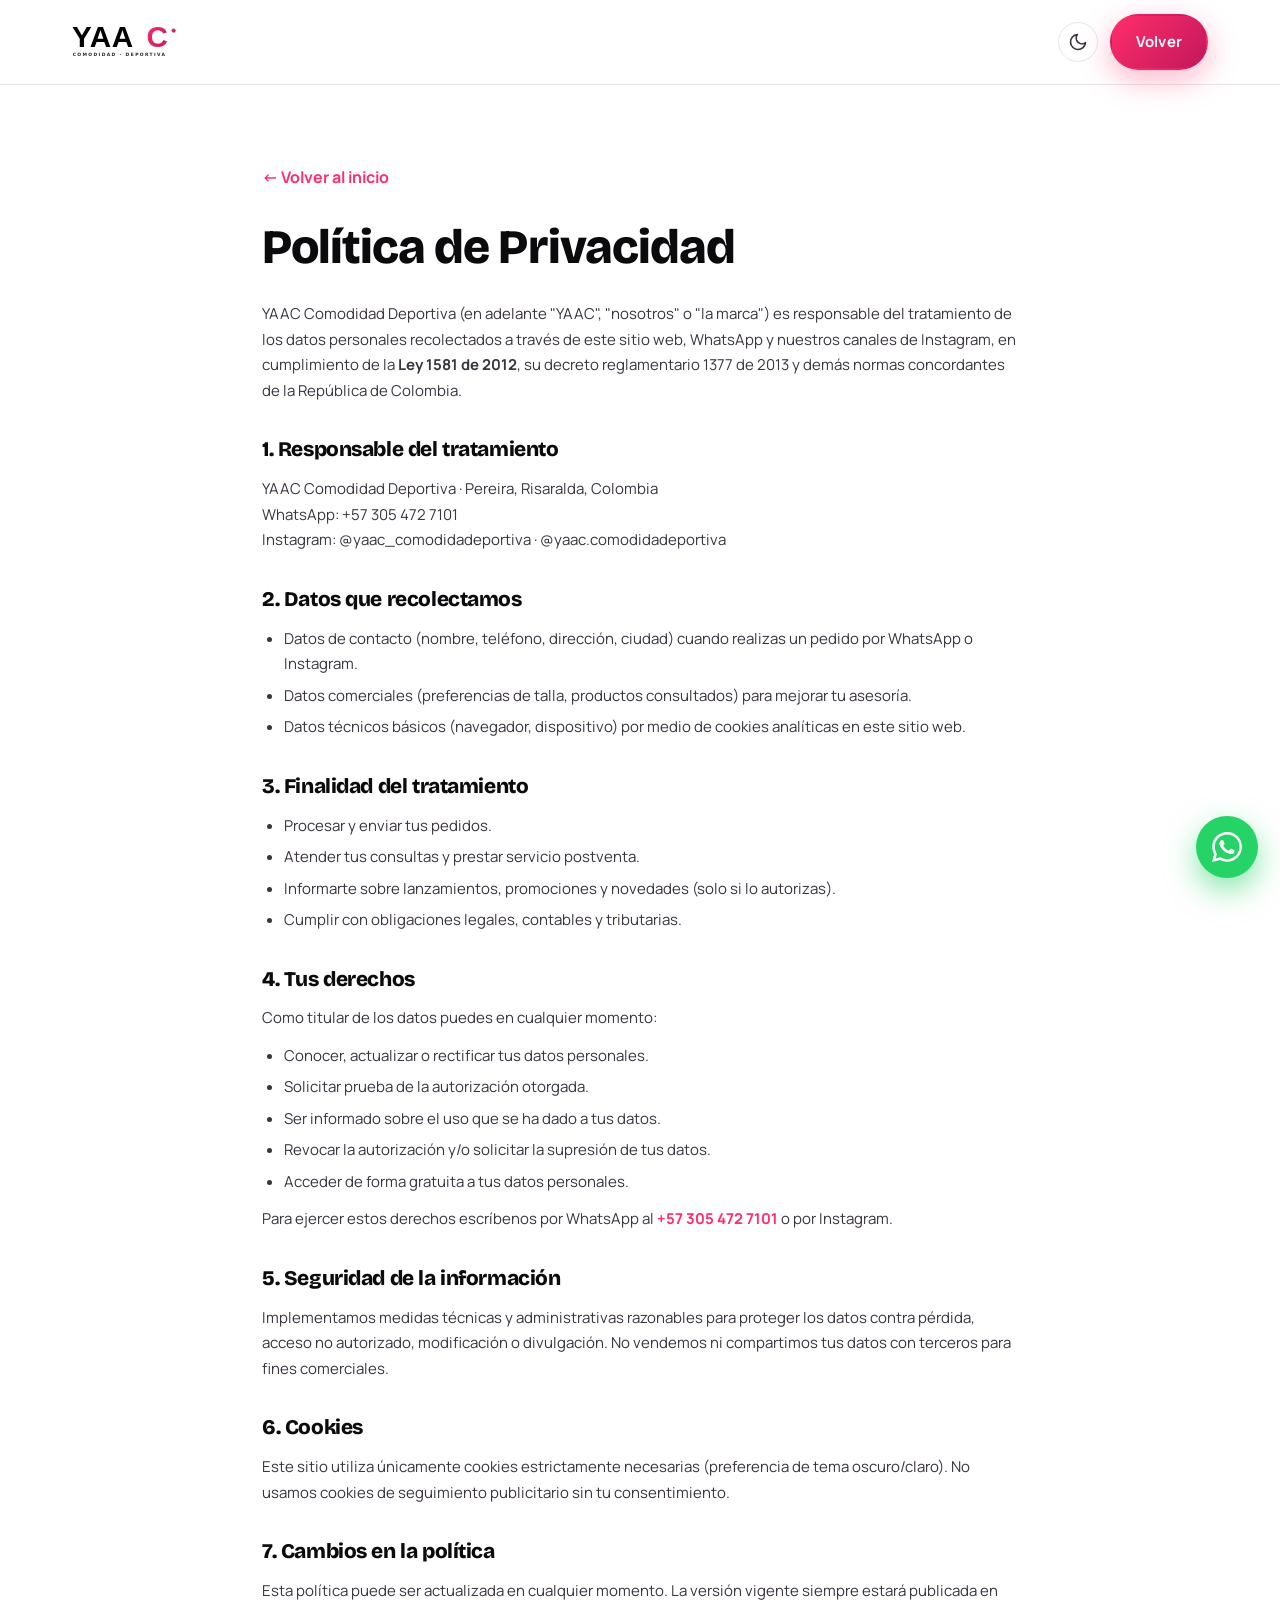
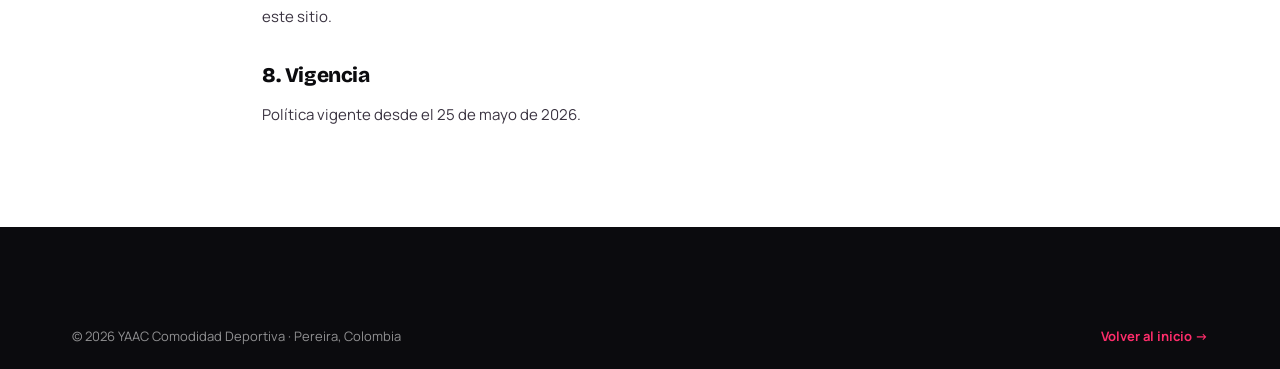
==== privacidad.html @ 6b441366 "Initial release: YAAC Comodidad Deportiva landing - HTML/CSS/JS vanilla, no build step - Dark/light " ====
<!DOCTYPE html>
<html lang="es-CO" data-theme="dark">
<head>
<meta charset="UTF-8">
<meta name="viewport" content="width=device-width, initial-scale=1">
<title>Política de Privacidad — YAAC Comodidad Deportiva</title>
<meta name="description" content="Política de privacidad y tratamiento de datos personales de YAAC Comodidad Deportiva, conforme a la Ley 1581 de 2012 de Colombia.">
<meta name="robots" content="index,follow">
<link rel="canonical" href="https://droko1982.github.io/yaac-comodidad-deportiva/privacidad.html">
<link rel="icon" type="image/svg+xml" href="assets/img/favicon.svg">
<link rel="manifest" href="site.webmanifest">
<link rel="preconnect" href="https://fonts.googleapis.com">
<link rel="preconnect" href="https://fonts.gstatic.com" crossorigin>
<link href="https://fonts.googleapis.com/css2?family=Anton&family=Manrope:wght@400;500;600;700;800&family=Bricolage+Grotesque:opsz,wght@12..96,400;12..96,600;12..96,700;12..96,800&display=swap" rel="stylesheet">
<link rel="stylesheet" href="styles.css">
<script>
(function () { try { var t = localStorage.getItem('yaac-theme') || (matchMedia('(prefers-color-scheme: light)').matches ? 'light' : 'dark'); document.documentElement.setAttribute('data-theme', t); } catch(e){} })();
</script>
<style>
  .legal { padding: 80px 0 100px; }
  .legal-grid { max-width: 820px; margin: 0 auto; }
  .legal h1 { font-family: 'Bricolage Grotesque','Manrope',sans-serif; font-size: clamp(2rem,4vw,3rem); margin-bottom: 28px; }
  .legal h2 { font-family: 'Bricolage Grotesque','Manrope',sans-serif; margin: 36px 0 14px; font-size: 1.3rem; }
  .legal p, .legal li { color: var(--ink-2); line-height: 1.7; font-size: 15px; }
  .legal ul { padding-left: 22px; margin: 12px 0; }
  .legal ul li { list-style: disc; margin-bottom: 6px; }
  .legal a { color: var(--brand); font-weight: 700; }
  .legal-back { display: inline-block; margin-bottom: 30px; color: var(--brand); font-weight: 700; }
</style>
</head>
<body>

<header class="nav" id="nav">
  <div class="nav__inner">
    <a href="index.html" class="nav__logo" aria-label="YAAC — Inicio">
      <img src="assets/img/logo.svg" alt="YAAC Comodidad Deportiva" width="160" height="48">
    </a>
    <div class="nav__actions">
      <button class="theme-toggle" id="themeToggle" aria-label="Cambiar tema">
        <svg class="ico-sun" width="20" height="20" viewBox="0 0 24 24" fill="none" stroke="currentColor" stroke-width="2" stroke-linecap="round" stroke-linejoin="round"><circle cx="12" cy="12" r="4"/><path d="M12 2v2M12 20v2M4.93 4.93l1.41 1.41M17.66 17.66l1.41 1.41M2 12h2M20 12h2M4.93 19.07l1.41-1.41M17.66 6.34l1.41-1.41"/></svg>
        <svg class="ico-moon" width="20" height="20" viewBox="0 0 24 24" fill="none" stroke="currentColor" stroke-width="2" stroke-linecap="round" stroke-linejoin="round"><path d="M21 12.79A9 9 0 1 1 11.21 3 7 7 0 0 0 21 12.79z"/></svg>
      </button>
      <a class="btn btn--primary" href="index.html#contacto">Volver</a>
    </div>
  </div>
</header>

<main>
<section class="legal">
  <div class="container legal-grid">
    <a class="legal-back" href="index.html">← Volver al inicio</a>
    <h1>Política de Privacidad</h1>
    <p>YAAC Comodidad Deportiva (en adelante "YAAC", "nosotros" o "la marca") es responsable del tratamiento de los datos personales recolectados a través de este sitio web, WhatsApp y nuestros canales de Instagram, en cumplimiento de la <strong>Ley 1581 de 2012</strong>, su decreto reglamentario 1377 de 2013 y demás normas concordantes de la República de Colombia.</p>

    <h2>1. Responsable del tratamiento</h2>
    <p>YAAC Comodidad Deportiva · Pereira, Risaralda, Colombia<br>
    WhatsApp: +57 305 472 7101<br>
    Instagram: @yaac_comodidadeportiva · @yaac.comodidadeportiva</p>

    <h2>2. Datos que recolectamos</h2>
    <ul>
      <li>Datos de contacto (nombre, teléfono, dirección, ciudad) cuando realizas un pedido por WhatsApp o Instagram.</li>
      <li>Datos comerciales (preferencias de talla, productos consultados) para mejorar tu asesoría.</li>
      <li>Datos técnicos básicos (navegador, dispositivo) por medio de cookies analíticas en este sitio web.</li>
    </ul>

    <h2>3. Finalidad del tratamiento</h2>
    <ul>
      <li>Procesar y enviar tus pedidos.</li>
      <li>Atender tus consultas y prestar servicio postventa.</li>
      <li>Informarte sobre lanzamientos, promociones y novedades (solo si lo autorizas).</li>
      <li>Cumplir con obligaciones legales, contables y tributarias.</li>
    </ul>

    <h2>4. Tus derechos</h2>
    <p>Como titular de los datos puedes en cualquier momento:</p>
    <ul>
      <li>Conocer, actualizar o rectificar tus datos personales.</li>
      <li>Solicitar prueba de la autorización otorgada.</li>
      <li>Ser informado sobre el uso que se ha dado a tus datos.</li>
      <li>Revocar la autorización y/o solicitar la supresión de tus datos.</li>
      <li>Acceder de forma gratuita a tus datos personales.</li>
    </ul>
    <p>Para ejercer estos derechos escríbenos por WhatsApp al <a href="https://wa.me/573054727101">+57 305 472 7101</a> o por Instagram.</p>

    <h2>5. Seguridad de la información</h2>
    <p>Implementamos medidas técnicas y administrativas razonables para proteger los datos contra pérdida, acceso no autorizado, modificación o divulgación. No vendemos ni compartimos tus datos con terceros para fines comerciales.</p>

    <h2>6. Cookies</h2>
    <p>Este sitio utiliza únicamente cookies estrictamente necesarias (preferencia de tema oscuro/claro). No usamos cookies de seguimiento publicitario sin tu consentimiento.</p>

    <h2>7. Cambios en la política</h2>
    <p>Esta política puede ser actualizada en cualquier momento. La versión vigente siempre estará publicada en este sitio.</p>

    <h2>8. Vigencia</h2>
    <p>Política vigente desde el 25 de mayo de 2026.</p>
  </div>
</section>
</main>

<footer class="footer">
  <div class="footer__bottom container">
    <span>© <span id="year">2026</span> YAAC Comodidad Deportiva · Pereira, Colombia</span>
    <a href="index.html" style="color: var(--brand); font-weight: 700;">Volver al inicio →</a>
  </div>
</footer>

<a class="wa-float" href="https://wa.me/573054727101" target="_blank" rel="noopener" aria-label="WhatsApp YAAC">
  <svg width="30" height="30" viewBox="0 0 24 24" fill="currentColor" aria-hidden="true"><path d="M20.52 3.48A11.86 11.86 0 0 0 12.05 0C5.5 0 .18 5.32.18 11.88c0 2.1.55 4.15 1.6 5.95L0 24l6.31-1.65a11.84 11.84 0 0 0 5.74 1.46c6.55 0 11.88-5.32 11.88-11.88 0-3.17-1.24-6.15-3.41-8.45zM12.06 21.8a9.88 9.88 0 0 1-5.03-1.38l-.36-.21-3.74.98 1-3.65-.24-.37a9.86 9.86 0 0 1-1.5-5.29c0-5.46 4.44-9.9 9.9-9.9 2.65 0 5.13 1.03 7 2.9a9.85 9.85 0 0 1 2.9 7c0 5.46-4.44 9.92-9.92 9.92zm5.43-7.41c-.3-.15-1.76-.87-2.04-.97-.27-.1-.47-.15-.67.15-.2.3-.77.97-.94 1.17-.17.2-.35.22-.65.07-.3-.15-1.26-.46-2.4-1.48-.89-.79-1.49-1.77-1.66-2.07-.17-.3-.02-.46.13-.61.13-.13.3-.35.45-.52.15-.17.2-.3.3-.5.1-.2.05-.37-.02-.52-.07-.15-.67-1.61-.92-2.21-.24-.58-.49-.5-.67-.51l-.57-.01a1.1 1.1 0 0 0-.8.37c-.27.3-1.04 1.02-1.04 2.48 0 1.46 1.07 2.88 1.22 3.08.15.2 2.1 3.2 5.08 4.49.71.31 1.26.49 1.69.63.71.23 1.36.2 1.87.12.57-.08 1.76-.72 2-1.41.25-.7.25-1.29.17-1.42-.07-.13-.27-.2-.57-.35z"/></svg>
</a>

<script src="script.js"></script>
</body>
</html>
---- styles.css ----
/* ============================================================
   YAAC — Comodidad Deportiva · styles.css
   ============================================================ */

/* ---------- 1. RESET & BASE ---------- */
*, *::before, *::after { box-sizing: border-box; }
html { scroll-behavior: smooth; -webkit-text-size-adjust: 100%; }
body {
  margin: 0;
  font-family: 'Manrope', 'Plus Jakarta Sans', system-ui, -apple-system, sans-serif;
  font-size: 16px;
  line-height: 1.6;
  background: var(--bg);
  color: var(--ink);
  -webkit-font-smoothing: antialiased;
  text-rendering: optimizeLegibility;
  transition: background 0.3s ease, color 0.3s ease;
  overflow-x: hidden;
}
img { max-width: 100%; height: auto; display: block; }
a { color: inherit; text-decoration: none; }
button { font: inherit; cursor: pointer; border: 0; background: none; color: inherit; }
ul, ol { margin: 0; padding: 0; list-style: none; }
h1, h2, h3, h4 { margin: 0; line-height: 1.1; letter-spacing: -0.02em; font-weight: 800; }
p { margin: 0; }
em { font-style: italic; color: var(--brand); }

/* ---------- 2. THEME TOKENS ---------- */
:root {
  --brand: #FF2D6B;
  --brand-deep: #C2185B;
  --brand-soft: #FFC2D6;
  --gold: #E8C77E;
  --cream: #F8F1E9;

  --bg: #FFFFFF;
  --bg-2: #F8F1E9;
  --bg-3: #F2EAE0;
  --ink: #0B0B0E;
  --ink-2: #3A3340;
  --ink-3: #6E6677;
  --border: rgba(11,11,14,0.10);
  --shadow: 0 10px 40px rgba(11,11,14,0.08);
  --shadow-lg: 0 20px 70px rgba(255,45,107,0.18);

  --rad-sm: 10px;
  --rad-md: 16px;
  --rad-lg: 24px;
  --rad-xl: 36px;

  --container: 1200px;
  --gap: clamp(16px, 3vw, 32px);

  --t: 0.3s cubic-bezier(.2,.7,.2,1);
}

[data-theme="dark"] {
  --bg: #0B0B0E;
  --bg-2: #14101A;
  --bg-3: #1E1722;
  --ink: #F8F1E9;
  --ink-2: #D6CFC4;
  --ink-3: #A39CA8;
  --border: rgba(248,241,233,0.10);
  --shadow: 0 10px 50px rgba(0,0,0,0.4);
  --shadow-lg: 0 20px 80px rgba(255,45,107,0.32);
  --cream: #1A1320;
}

/* ---------- 3. UTILITIES ---------- */
.container {
  width: 100%;
  max-width: var(--container);
  margin: 0 auto;
  padding: 0 clamp(16px, 4vw, 32px);
}

.grad-text {
  background: linear-gradient(135deg, var(--brand) 0%, var(--brand-deep) 100%);
  -webkit-background-clip: text;
  background-clip: text;
  color: transparent;
}

.kicker {
  display: inline-block;
  font-size: 12px;
  font-weight: 800;
  letter-spacing: 4px;
  color: var(--brand);
  padding: 6px 14px;
  border-radius: 999px;
  background: rgba(255,45,107,0.10);
  margin-bottom: 18px;
}

/* ---------- 4. BUTTONS ---------- */
.btn {
  display: inline-flex;
  align-items: center;
  justify-content: center;
  gap: 10px;
  padding: 14px 24px;
  border-radius: 999px;
  font-weight: 700;
  font-size: 15px;
  letter-spacing: 0.2px;
  transition: transform var(--t), background var(--t), color var(--t), box-shadow var(--t);
  white-space: nowrap;
  border: 2px solid transparent;
}
.btn--primary {
  background: linear-gradient(135deg, var(--brand), var(--brand-deep));
  color: #fff;
  box-shadow: 0 10px 30px rgba(255,45,107,0.35);
}
.btn--primary:hover {
  transform: translateY(-2px);
  box-shadow: 0 14px 40px rgba(255,45,107,0.55);
}
.btn--ghost {
  background: transparent;
  color: var(--ink);
  border-color: var(--border);
}
.btn--ghost:hover {
  border-color: var(--brand);
  color: var(--brand);
  transform: translateY(-2px);
}
.btn--xl {
  padding: 18px 32px;
  font-size: 16px;
}

/* ---------- 5. ANNOUNCEMENT BAR ---------- */
.ann-bar {
  background: linear-gradient(90deg, var(--brand), var(--brand-deep));
  color: #fff;
  overflow: hidden;
  font-size: 12px;
  font-weight: 700;
  letter-spacing: 2px;
  position: relative;
  z-index: 60;
}
.ann-bar__track {
  display: flex;
  gap: 32px;
  padding: 10px 0;
  white-space: nowrap;
  animation: marquee 28s linear infinite;
}
.ann-bar__track span { flex-shrink: 0; }
@keyframes marquee {
  from { transform: translateX(0); }
  to { transform: translateX(-50%); }
}

/* ---------- 6. NAV ---------- */
.nav {
  position: sticky;
  top: 0;
  z-index: 50;
  background: color-mix(in srgb, var(--bg) 80%, transparent);
  backdrop-filter: saturate(180%) blur(14px);
  -webkit-backdrop-filter: saturate(180%) blur(14px);
  border-bottom: 1px solid var(--border);
  transition: background var(--t), border-color var(--t);
}
.nav__inner {
  display: flex;
  align-items: center;
  justify-content: space-between;
  gap: 16px;
  max-width: var(--container);
  margin: 0 auto;
  padding: 14px clamp(16px, 4vw, 32px);
}
.nav__logo img {
  height: 38px;
  width: auto;
  color: var(--ink);
}
.nav__links {
  display: flex;
  gap: 28px;
  font-weight: 600;
  font-size: 14px;
}
.nav__links a {
  position: relative;
  color: var(--ink-2);
  transition: color var(--t);
}
.nav__links a::after {
  content: "";
  position: absolute;
  left: 0; bottom: -6px;
  width: 0; height: 2px;
  background: var(--brand);
  transition: width var(--t);
}
.nav__links a:hover { color: var(--brand); }
.nav__links a:hover::after { width: 100%; }
.nav__actions {
  display: flex;
  align-items: center;
  gap: 12px;
}
.theme-toggle {
  width: 40px; height: 40px;
  border-radius: 999px;
  display: inline-flex;
  align-items: center;
  justify-content: center;
  border: 1px solid var(--border);
  color: var(--ink-2);
  transition: all var(--t);
}
.theme-toggle:hover {
  color: var(--brand);
  border-color: var(--brand);
  transform: rotate(15deg);
}
[data-theme="dark"] .ico-sun { display: block; }
[data-theme="dark"] .ico-moon { display: none; }
[data-theme="light"] .ico-sun { display: none; }
[data-theme="light"] .ico-moon { display: block; }
:root:not([data-theme]) .ico-moon { display: block; }
:root:not([data-theme]) .ico-sun { display: none; }

.nav__burger {
  display: none;
  width: 40px; height: 40px;
  flex-direction: column;
  align-items: center;
  justify-content: center;
  gap: 5px;
}
.nav__burger span {
  display: block;
  width: 22px; height: 2px;
  background: var(--ink);
  transition: transform var(--t), opacity var(--t);
}
.nav__burger.is-open span:nth-child(1) { transform: translateY(7px) rotate(45deg); }
.nav__burger.is-open span:nth-child(2) { opacity: 0; }
.nav__burger.is-open span:nth-child(3) { transform: translateY(-7px) rotate(-45deg); }

.nav__mobile {
  display: none;
  flex-direction: column;
  gap: 8px;
  padding: 20px clamp(16px, 4vw, 32px);
  background: var(--bg);
  border-top: 1px solid var(--border);
}
.nav__mobile.is-open { display: flex; }
.nav__mobile a {
  padding: 12px 0;
  font-weight: 600;
  border-bottom: 1px solid var(--border);
}
.nav__mobile a:last-child { border-bottom: 0; margin-top: 8px; }

/* ---------- 7. HERO ---------- */
.hero {
  position: relative;
  padding: clamp(60px, 9vw, 120px) 0 clamp(60px, 8vw, 100px);
  overflow: hidden;
}
.hero__glow {
  position: absolute;
  inset: -10% -20% auto auto;
  width: 70vw;
  height: 70vw;
  max-width: 900px;
  max-height: 900px;
  background: radial-gradient(circle, rgba(255,45,107,0.40), transparent 60%);
  filter: blur(80px);
  z-index: 0;
  pointer-events: none;
}
.hero__grid {
  position: relative;
  z-index: 1;
  max-width: var(--container);
  margin: 0 auto;
  padding: 0 clamp(16px, 4vw, 32px);
  display: grid;
  grid-template-columns: 1.05fr 0.95fr;
  gap: clamp(40px, 6vw, 80px);
  align-items: center;
}
.hero__copy { display: flex; flex-direction: column; gap: 26px; }
.hero__badge {
  display: inline-flex;
  align-items: center;
  gap: 10px;
  padding: 8px 16px;
  border-radius: 999px;
  background: rgba(255,45,107,0.10);
  border: 1px solid rgba(255,45,107,0.25);
  font-size: 11px;
  font-weight: 800;
  letter-spacing: 3px;
  color: var(--brand);
  width: fit-content;
}
.hero__badge i {
  width: 8px; height: 8px;
  border-radius: 999px;
  background: var(--brand);
  box-shadow: 0 0 0 4px rgba(255,45,107,0.25);
  animation: pulse 2s infinite;
}
@keyframes pulse {
  0%, 100% { box-shadow: 0 0 0 0 rgba(255,45,107,0.5); }
  50% { box-shadow: 0 0 0 6px rgba(255,45,107,0); }
}
.hero__title {
  font-family: 'Anton', 'Archivo Black', Impact, sans-serif;
  font-weight: 900;
  font-size: clamp(2.6rem, 7.5vw, 5.2rem);
  letter-spacing: -0.02em;
  line-height: 0.95;
  text-transform: uppercase;
}
.hero__sub {
  font-size: clamp(1rem, 1.4vw, 1.15rem);
  color: var(--ink-2);
  max-width: 520px;
  line-height: 1.6;
}
.hero__cta {
  display: flex;
  flex-wrap: wrap;
  gap: 14px;
}
.hero__bullets {
  display: grid;
  grid-template-columns: repeat(2, minmax(0, 1fr));
  gap: 10px 24px;
  margin-top: 8px;
  font-weight: 600;
  font-size: 14px;
  color: var(--ink-2);
}

.hero__visual {
  position: relative;
  min-height: 520px;
}
.hero__photo-stack {
  position: relative;
  width: 100%;
  height: 100%;
}
.hero__photo {
  position: absolute;
  border-radius: var(--rad-lg);
  box-shadow: var(--shadow-lg);
  object-fit: cover;
  transition: transform var(--t);
}
.hero__photo--1 {
  width: 70%;
  aspect-ratio: 3/4;
  top: 0;
  right: 5%;
  z-index: 2;
}
.hero__photo--2 {
  width: 45%;
  aspect-ratio: 3/4;
  bottom: 8%;
  left: 0;
  z-index: 3;
  border: 4px solid var(--bg);
}
.hero__photo--3 {
  width: 35%;
  aspect-ratio: 1;
  bottom: -20px;
  right: -10px;
  z-index: 1;
  border-radius: var(--rad-md);
  border: 4px solid var(--bg);
}
.hero__photo:hover { transform: scale(1.03) rotate(-1deg); }

.hero__tag {
  position: absolute;
  background: var(--bg);
  border-radius: var(--rad-md);
  padding: 12px 18px;
  box-shadow: var(--shadow);
  border: 1px solid var(--border);
  display: flex;
  flex-direction: column;
  z-index: 4;
}
.hero__tag strong { font-size: 20px; color: var(--brand); }
.hero__tag span { font-size: 12px; color: var(--ink-3); font-weight: 600; }
.hero__tag--top { top: 8%; left: -10px; }
.hero__tag--bot { bottom: -10px; right: 25%; }

/* ---------- 8. STATS BAR ---------- */
.stats {
  background: var(--ink);
  color: #FFF;
  padding: clamp(28px, 4vw, 48px) 0;
}
[data-theme="light"] .stats { background: var(--ink); color: #FFF; }
.stats__grid {
  display: grid;
  grid-template-columns: repeat(5, minmax(0, 1fr));
  gap: 16px;
  text-align: center;
}
.stat strong {
  display: block;
  font-family: 'Anton', Impact, sans-serif;
  font-size: clamp(1.8rem, 4vw, 2.6rem);
  color: var(--brand);
  letter-spacing: 0.5px;
}
.stat span {
  font-size: 13px;
  font-weight: 600;
  color: rgba(255,255,255,0.7);
  letter-spacing: 1px;
  text-transform: uppercase;
}

/* ---------- 9. SECTIONS GENERIC ---------- */
.section {
  padding: clamp(70px, 9vw, 120px) 0;
}
.section--products { background: var(--bg-2); }
.section--why { background: var(--bg); }
.section--look { background: var(--bg-2); }
.section--how { background: var(--bg); }
.section--ship { background: var(--bg-2); }
.section--about { background: var(--bg); }
.section--reviews {
  background: linear-gradient(135deg, var(--ink) 0%, #1a0a14 100%);
  color: var(--cream);
}
.section--ig { background: var(--bg-2); }
.section--faq { background: var(--bg); }
.section--contact {
  background: linear-gradient(135deg, var(--brand) 0%, var(--brand-deep) 100%);
  color: #fff;
}

.section__head {
  margin-bottom: clamp(40px, 5vw, 64px);
  max-width: 760px;
}
.section__head--center {
  text-align: center;
  margin-left: auto;
  margin-right: auto;
}
.section__head h2 {
  font-family: 'Bricolage Grotesque', 'Manrope', sans-serif;
  font-size: clamp(2rem, 4.5vw, 3.4rem);
  font-weight: 800;
  margin-bottom: 18px;
}
.section__head p {
  font-size: clamp(1rem, 1.2vw, 1.1rem);
  color: var(--ink-2);
  line-height: 1.65;
}
.section--reviews .section__head h2,
.section--contact .section__head h2 { color: #fff; }
.section--reviews .section__head p,
.section--contact .section__head p { color: rgba(255,255,255,0.75); }
.section--reviews .kicker,
.section--contact .kicker {
  background: rgba(255,255,255,0.10);
  color: var(--gold);
}
.section__foot {
  text-align: center;
  margin-top: clamp(32px, 4vw, 48px);
}

/* ---------- 10. PRODUCTS GRID ---------- */
.products {
  display: grid;
  grid-template-columns: repeat(3, minmax(0, 1fr));
  gap: clamp(18px, 2.2vw, 28px);
}
.product {
  display: flex;
  flex-direction: column;
  background: var(--bg);
  border-radius: var(--rad-lg);
  overflow: hidden;
  border: 1px solid var(--border);
  transition: transform var(--t), box-shadow var(--t), border-color var(--t);
  position: relative;
}
.product:hover {
  transform: translateY(-8px);
  box-shadow: var(--shadow-lg);
  border-color: var(--brand);
}
.product__media {
  position: relative;
  aspect-ratio: 4/5;
  overflow: hidden;
  background: var(--bg-3);
}
.product__media img {
  width: 100%;
  height: 100%;
  object-fit: cover;
  transition: transform 0.6s ease;
}
.product:hover .product__media img { transform: scale(1.07); }
.product__pill {
  position: absolute;
  top: 14px; left: 14px;
  background: var(--ink);
  color: #fff;
  padding: 6px 14px;
  border-radius: 999px;
  font-size: 11px;
  font-weight: 800;
  letter-spacing: 1.5px;
}
.product__pill--accent { background: var(--brand); }
.product__body {
  padding: 20px 22px 24px;
  display: flex;
  flex-direction: column;
  gap: 6px;
}
.product__body h3 {
  font-size: 1.35rem;
  font-weight: 800;
}
.product__body p {
  color: var(--ink-3);
  font-size: 14px;
  font-weight: 500;
}
.product__cta {
  margin-top: 14px;
  display: inline-flex;
  align-items: center;
  font-weight: 700;
  font-size: 14px;
  color: var(--brand);
  letter-spacing: 0.3px;
}

/* ---------- 11. WHY SEAMLESS / FEATURES ---------- */
.features {
  display: grid;
  grid-template-columns: repeat(4, minmax(0, 1fr));
  gap: clamp(18px, 2vw, 28px);
}
.feature {
  background: var(--bg-2);
  border: 1px solid var(--border);
  border-radius: var(--rad-lg);
  padding: 32px 26px;
  transition: transform var(--t), border-color var(--t);
}
.feature:hover {
  transform: translateY(-4px);
  border-color: var(--brand);
}
.feature__icon {
  width: 60px; height: 60px;
  border-radius: var(--rad-md);
  display: inline-flex;
  align-items: center;
  justify-content: center;
  background: linear-gradient(135deg, rgba(255,45,107,0.12), rgba(194,24,91,0.06));
  color: var(--brand);
  margin-bottom: 20px;
}
.feature h3 {
  font-size: 1.2rem;
  margin-bottom: 8px;
}
.feature p {
  color: var(--ink-2);
  font-size: 14.5px;
  line-height: 1.55;
}

/* ---------- 12. LOOKBOOK ---------- */
.look-grid {
  display: grid;
  grid-template-columns: repeat(4, minmax(0, 1fr));
  grid-auto-rows: 230px;
  gap: clamp(10px, 1.4vw, 18px);
}
.look {
  position: relative;
  overflow: hidden;
  border-radius: var(--rad-md);
  margin: 0;
}
.look img {
  width: 100%; height: 100%;
  object-fit: cover;
  transition: transform 0.6s ease;
}
.look:hover img { transform: scale(1.08); }
.look figcaption {
  position: absolute;
  inset: auto 0 0 0;
  padding: 14px 18px;
  background: linear-gradient(to top, rgba(0,0,0,0.7), transparent);
  color: #fff;
  font-weight: 700;
  font-size: 14px;
  opacity: 0;
  transition: opacity var(--t);
}
.look:hover figcaption { opacity: 1; }
.look--tall { grid-row: span 2; }
.look--wide { grid-column: span 2; }

/* ---------- 13. STEPS / CÓMO COMPRAR ---------- */
.steps {
  display: grid;
  grid-template-columns: repeat(4, minmax(0, 1fr));
  gap: clamp(18px, 2.2vw, 28px);
  counter-reset: step;
}
.step {
  position: relative;
  padding: 32px 26px;
  background: var(--bg-2);
  border-radius: var(--rad-lg);
  border: 1px solid var(--border);
}
.step__n {
  position: absolute;
  top: -22px; left: 26px;
  width: 50px; height: 50px;
  display: inline-flex;
  align-items: center;
  justify-content: center;
  background: var(--brand);
  color: #fff;
  font-family: 'Anton', Impact, sans-serif;
  font-size: 24px;
  border-radius: 999px;
  box-shadow: 0 8px 20px rgba(255,45,107,0.4);
}
.step h3 {
  margin: 18px 0 10px;
  font-size: 1.15rem;
}
.step p {
  color: var(--ink-2);
  font-size: 14.5px;
  line-height: 1.55;
}

/* ---------- 14. ENVÍOS ---------- */
.ship-grid {
  display: grid;
  grid-template-columns: 1.1fr 0.9fr;
  gap: clamp(32px, 5vw, 64px);
  align-items: center;
}
.ship-copy h2 { margin-bottom: 18px; font-family: 'Bricolage Grotesque', 'Manrope', sans-serif; font-size: clamp(2rem, 4.2vw, 3.2rem); }
.ship-copy > p { color: var(--ink-2); margin-bottom: 18px; line-height: 1.65; }
.ship-list { margin: 0 0 22px; display: flex; flex-direction: column; gap: 12px; }
.ship-list li {
  padding: 14px 18px;
  background: var(--bg);
  border: 1px solid var(--border);
  border-radius: var(--rad-sm);
  font-size: 14.5px;
  color: var(--ink-2);
}
.ship-list strong { color: var(--brand); margin-right: 6px; }
.ship-free {
  padding: 16px 20px;
  background: linear-gradient(135deg, rgba(255,45,107,0.10), rgba(194,24,91,0.04));
  border-radius: var(--rad-md);
  border: 1px solid rgba(255,45,107,0.25);
  color: var(--ink);
  font-size: 15px;
}
.ship-map { color: var(--ink-2); }
.ship-map svg { width: 100%; height: auto; max-width: 420px; margin: 0 auto; display: block; }

/* ---------- 15. ABOUT ---------- */
.about-grid {
  display: grid;
  grid-template-columns: 1fr 1fr;
  gap: clamp(32px, 5vw, 80px);
  align-items: center;
}
.about-copy h2 {
  font-family: 'Bricolage Grotesque', 'Manrope', sans-serif;
  font-size: clamp(2rem, 4.5vw, 3.4rem);
  margin-bottom: 22px;
}
.about-copy p {
  color: var(--ink-2);
  margin-bottom: 16px;
  line-height: 1.65;
}
.about-pillars {
  display: grid;
  grid-template-columns: repeat(3, minmax(0,1fr));
  gap: 16px;
  margin-top: 26px;
}
.about-pillars > div {
  padding: 18px;
  background: var(--bg-2);
  border-radius: var(--rad-md);
  border: 1px solid var(--border);
  display: flex;
  flex-direction: column;
  gap: 4px;
}
.about-pillars strong {
  color: var(--brand);
  font-size: 15px;
  letter-spacing: 0.5px;
}
.about-pillars span {
  font-size: 13px;
  color: var(--ink-3);
}
.about-visual {
  position: relative;
}
.about-visual img {
  width: 100%;
  border-radius: var(--rad-xl);
  aspect-ratio: 4/5;
  object-fit: cover;
  box-shadow: var(--shadow-lg);
}
.about-card {
  position: absolute;
  bottom: 24px; left: -20px;
  background: var(--bg);
  padding: 16px 22px;
  border-radius: var(--rad-md);
  box-shadow: var(--shadow);
  border: 1px solid var(--border);
  display: flex;
  flex-direction: column;
}
.about-card strong { color: var(--brand); font-size: 15px; }
.about-card span { font-size: 13px; color: var(--ink-3); }

/* ---------- 16. REVIEWS ---------- */
.reviews {
  display: grid;
  grid-template-columns: repeat(3, minmax(0, 1fr));
  gap: clamp(18px, 2.2vw, 28px);
}
.review {
  padding: 30px 26px;
  background: rgba(255,255,255,0.05);
  border-radius: var(--rad-lg);
  border: 1px solid rgba(255,255,255,0.10);
  backdrop-filter: blur(20px);
}
.review__stars {
  color: var(--gold);
  font-size: 18px;
  letter-spacing: 3px;
  margin-bottom: 16px;
}
.review p {
  font-size: 16px;
  line-height: 1.65;
  margin-bottom: 22px;
  color: rgba(255,255,255,0.9);
}
.review footer {
  display: flex;
  flex-direction: column;
  gap: 2px;
  border-top: 1px solid rgba(255,255,255,0.10);
  padding-top: 14px;
}
.review footer strong { color: #fff; font-size: 15px; }
.review footer span { color: rgba(255,255,255,0.55); font-size: 13px; }

/* ---------- 17. INSTAGRAM CARDS ---------- */
.ig-cards {
  display: grid;
  grid-template-columns: repeat(2, minmax(0, 1fr));
  gap: 22px;
  max-width: 800px;
  margin: 0 auto;
}
.ig-card {
  display: flex;
  flex-direction: column;
  gap: 8px;
  padding: 30px 28px;
  background: var(--bg);
  border-radius: var(--rad-lg);
  border: 1px solid var(--border);
  transition: transform var(--t), border-color var(--t);
  color: var(--ink);
}
.ig-card:hover {
  transform: translateY(-6px);
  border-color: var(--brand);
}
.ig-card svg { color: var(--brand); margin-bottom: 8px; }
.ig-card strong { font-size: 1.15rem; font-weight: 800; }
.ig-card span { color: var(--ink-3); font-size: 14px; }
.ig-card em {
  color: var(--brand);
  font-style: normal;
  font-weight: 700;
  margin-top: 12px;
  font-size: 14px;
}

/* ---------- 18. FAQ ---------- */
.faq {
  max-width: 800px;
  margin: 0 auto;
  display: flex;
  flex-direction: column;
  gap: 12px;
}
.faq details {
  padding: 22px 26px;
  background: var(--bg-2);
  border: 1px solid var(--border);
  border-radius: var(--rad-md);
  transition: border-color var(--t), background var(--t);
}
.faq details[open] {
  border-color: var(--brand);
  background: var(--bg);
}
.faq summary {
  font-weight: 700;
  font-size: 16px;
  cursor: pointer;
  display: flex;
  justify-content: space-between;
  align-items: center;
  list-style: none;
}
.faq summary::-webkit-details-marker { display: none; }
.faq summary::after {
  content: "+";
  font-size: 26px;
  color: var(--brand);
  font-weight: 300;
  transition: transform var(--t);
}
.faq details[open] summary::after { transform: rotate(45deg); }
.faq details p {
  margin-top: 14px;
  color: var(--ink-2);
  line-height: 1.65;
  font-size: 14.5px;
}

/* ---------- 19. CONTACTO ---------- */
.contact-grid {
  display: grid;
  grid-template-columns: 1.2fr 1fr;
  gap: 28px;
}
.contact-card {
  background: rgba(255,255,255,0.10);
  border: 1px solid rgba(255,255,255,0.15);
  border-radius: var(--rad-xl);
  padding: clamp(28px, 4vw, 44px);
  backdrop-filter: blur(20px);
  color: #fff;
}
.contact-card .kicker {
  background: rgba(255,255,255,0.15);
  color: var(--gold);
}
.contact-card h3 {
  font-family: 'Bricolage Grotesque', 'Manrope', sans-serif;
  font-size: clamp(1.5rem, 3vw, 2.2rem);
  margin-bottom: 14px;
}
.contact-card p {
  color: rgba(255,255,255,0.85);
  font-size: 15px;
  margin-bottom: 22px;
  line-height: 1.6;
}
.contact-card--wa .btn--primary {
  background: #25D366;
  color: #fff;
  box-shadow: 0 12px 35px rgba(37,211,102,0.35);
}
.contact-card--wa .btn--primary:hover {
  background: #1FBA58;
  box-shadow: 0 16px 50px rgba(37,211,102,0.55);
}
.contact-ig {
  display: flex;
  flex-direction: column;
  gap: 10px;
  margin-bottom: 22px;
}
.contact-ig .btn--ghost {
  color: #fff;
  border-color: rgba(255,255,255,0.30);
  justify-content: flex-start;
}
.contact-ig .btn--ghost:hover {
  background: #fff;
  color: var(--brand-deep);
  border-color: #fff;
}
.contact-loc {
  color: rgba(255,255,255,0.85) !important;
  margin: 0 !important;
  font-size: 14px !important;
  line-height: 1.7 !important;
}

/* ---------- 20. FOOTER ---------- */
.footer {
  background: var(--ink);
  color: rgba(255,255,255,0.7);
  padding-top: clamp(56px, 6vw, 80px);
  font-size: 14px;
}
.footer__grid {
  display: grid;
  grid-template-columns: 1.4fr 1fr 1fr 1fr;
  gap: 32px;
  padding-bottom: 50px;
  border-bottom: 1px solid rgba(255,255,255,0.10);
}
.footer__brand img { filter: invert(1) brightness(2); height: 44px; width: auto; margin-bottom: 18px; }
.footer__brand p { color: rgba(255,255,255,0.7); max-width: 320px; line-height: 1.65; }
.footer__col { display: flex; flex-direction: column; gap: 10px; }
.footer__col strong {
  color: #fff;
  letter-spacing: 1.5px;
  text-transform: uppercase;
  font-size: 12px;
  margin-bottom: 8px;
}
.footer__col a {
  color: rgba(255,255,255,0.7);
  transition: color var(--t);
}
.footer__col a:hover { color: var(--brand); }
.footer__bottom {
  padding: 22px clamp(16px, 4vw, 32px);
  display: flex;
  justify-content: space-between;
  align-items: center;
  flex-wrap: wrap;
  gap: 10px;
  color: rgba(255,255,255,0.55);
  font-size: 13px;
}

/* ---------- 21. FLOATING WA ---------- */
.wa-float {
  position: fixed;
  bottom: 22px; right: 22px;
  width: 62px; height: 62px;
  background: #25D366;
  color: #fff;
  border-radius: 999px;
  display: inline-flex;
  align-items: center;
  justify-content: center;
  box-shadow: 0 12px 30px rgba(37,211,102,0.55);
  z-index: 99;
  transition: transform var(--t), box-shadow var(--t);
}
.wa-float::before {
  content: "";
  position: absolute;
  inset: -6px;
  border-radius: 999px;
  border: 2px solid #25D366;
  opacity: 0;
  animation: waPulse 2.4s infinite;
}
@keyframes waPulse {
  0% { transform: scale(0.95); opacity: 0.7; }
  100% { transform: scale(1.5); opacity: 0; }
}
.wa-float:hover { transform: scale(1.08); }

/* ---------- 22. REVEAL ANIMATIONS ---------- */
[data-reveal] {
  opacity: 0;
  transform: translateY(28px);
  transition: opacity 0.7s ease, transform 0.7s ease;
}
[data-reveal].is-visible {
  opacity: 1;
  transform: translateY(0);
}

/* ---------- 23. RESPONSIVE ---------- */
@media (max-width: 1080px) {
  .nav__links { display: none; }
  .nav__burger { display: inline-flex; }
  .nav__cta span { display: none; }
  .nav__cta { padding: 12px 14px; }
  .hero__grid { grid-template-columns: 1fr; }
  .hero__visual { min-height: 460px; max-width: 540px; margin: 0 auto; }
  .features, .steps, .products, .reviews { grid-template-columns: repeat(2, minmax(0,1fr)); }
  .stats__grid { grid-template-columns: repeat(3, minmax(0,1fr)); }
  .ship-grid, .about-grid, .contact-grid { grid-template-columns: 1fr; }
  .ship-map svg { max-width: 320px; }
  .look-grid { grid-template-columns: repeat(3, minmax(0,1fr)); grid-auto-rows: 200px; }
  .footer__grid { grid-template-columns: 1fr 1fr; }
}
@media (max-width: 680px) {
  .hero__title { font-size: clamp(2.2rem, 11vw, 3rem); }
  .hero__bullets { grid-template-columns: 1fr; }
  .features, .steps, .products, .reviews, .ig-cards { grid-template-columns: 1fr; }
  .stats__grid { grid-template-columns: repeat(2, minmax(0,1fr)); }
  .look-grid { grid-template-columns: repeat(2, minmax(0,1fr)); grid-auto-rows: 200px; }
  .look--tall { grid-row: span 1; }
  .look--wide { grid-column: span 2; }
  .footer__grid { grid-template-columns: 1fr; }
  .footer__bottom { flex-direction: column; text-align: center; }
  .hero__photo--3 { display: none; }
  .hero__tag--top { left: -4px; padding: 8px 12px; }
  .hero__tag--bot { right: 0; padding: 8px 12px; }
}

@media (prefers-reduced-motion: reduce) {
  *, *::before, *::after {
    animation-duration: 0.01ms !important;
    animation-iteration-count: 1 !important;
    transition-duration: 0.01ms !important;
    scroll-behavior: auto !important;
  }
}
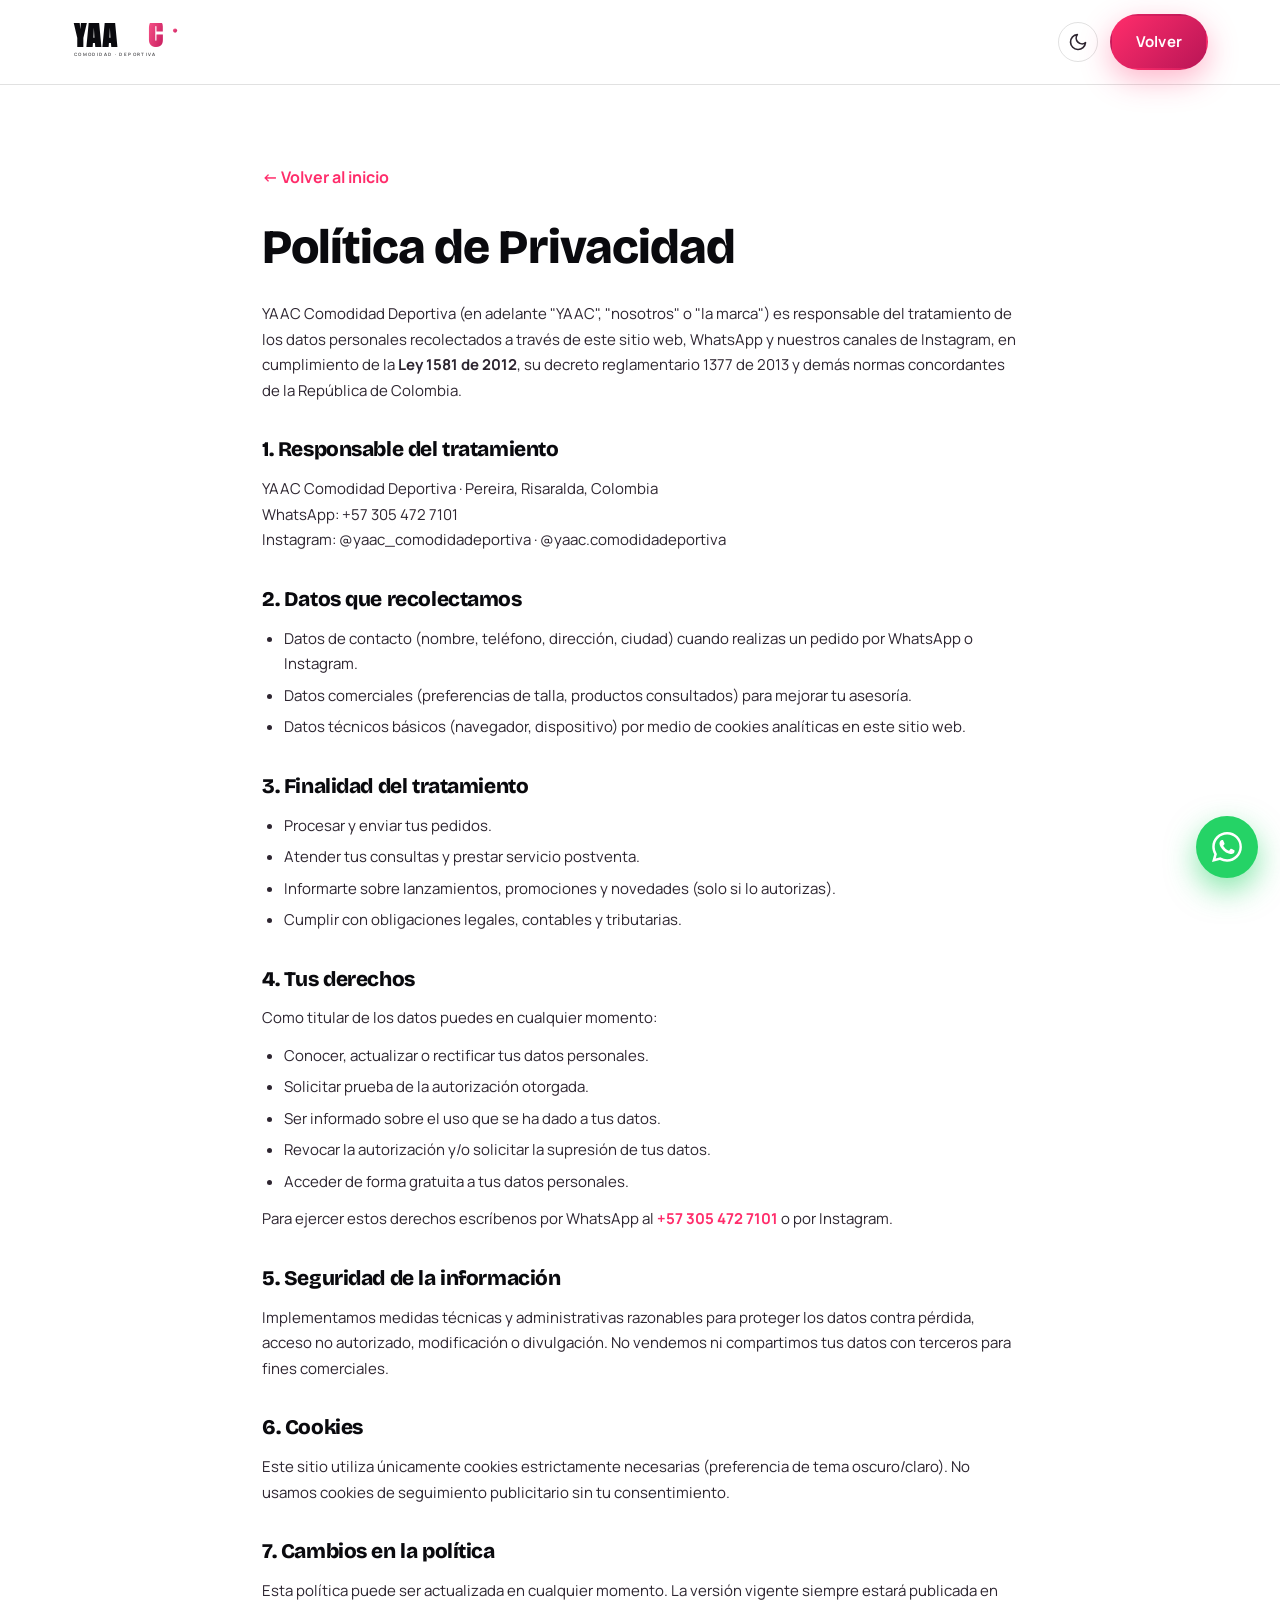
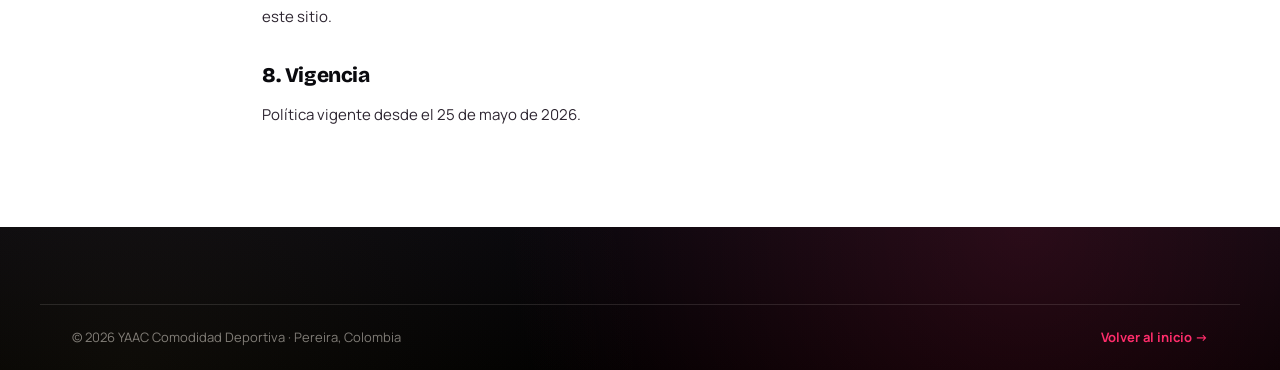
==== commit 5c0d27ed: "Fix logo color bugs: inline SVG in nav + footer (gradient C broke under invert filter, currentColor " ====
--- a/privacidad.html
+++ b/privacidad.html
@@ -33,7 +33,22 @@
 <header class="nav" id="nav">
   <div class="nav__inner">
     <a href="index.html" class="nav__logo" aria-label="YAAC — Inicio">
-      <img src="assets/img/logo.svg" alt="YAAC Comodidad Deportiva" width="160" height="48">
+      <svg viewBox="0 0 360 110" width="160" height="48" role="img" aria-label="YAAC" xmlns="http://www.w3.org/2000/svg">
+        <defs>
+          <linearGradient id="navGrad2" x1="0" y1="0" x2="1" y2="1">
+            <stop offset="0%" stop-color="#FF5B8E"/>
+            <stop offset="100%" stop-color="#C2185B"/>
+          </linearGradient>
+        </defs>
+        <g font-family="Anton, 'Archivo Black', Impact, sans-serif" font-weight="900">
+          <text x="0" y="68" font-size="86" letter-spacing="2" fill="currentColor">YAA</text>
+          <text x="216" y="68" font-size="86" letter-spacing="2" fill="url(#navGrad2)">C</text>
+          <circle cx="295" cy="22" r="6" fill="url(#navGrad2)"/>
+        </g>
+        <g font-family="Manrope, system-ui, sans-serif" font-weight="700" letter-spacing="4">
+          <text x="2" y="96" font-size="13" fill="currentColor" opacity="0.7">COMODIDAD · DEPORTIVA</text>
+        </g>
+      </svg>
     </a>
     <div class="nav__actions">
       <button class="theme-toggle" id="themeToggle" aria-label="Cambiar tema">
--- a/styles.css
+++ b/styles.css
@@ -14,9 +14,12 @@
   color: var(--ink);
   -webkit-font-smoothing: antialiased;
   text-rendering: optimizeLegibility;
-  transition: background 0.3s ease, color 0.3s ease;
   overflow-x: hidden;
 }
+body, .nav, .section, .footer, .stats, .btn, .product, .feature, .city-card, .care-card, .step, .feature__icon, .faq details, .ig-card, .review, .ship-list li, .ship-free, .about-pillars > div, .compare, .sizes-table, .sizes-table-wrap, .compare-wrap {
+  transition: background-color 0.35s ease, color 0.35s ease, border-color 0.35s ease;
+}
+.stat strong small { font-size: 0.6em; color: var(--gold); vertical-align: super; margin-left: 2px; }
 img { max-width: 100%; height: auto; display: block; }
 a { color: inherit; text-decoration: none; }
 button { font: inherit; cursor: pointer; border: 0; background: none; color: inherit; }
@@ -28,20 +31,30 @@
 /* ---------- 2. THEME TOKENS ---------- */
 :root {
   --brand: #FF2D6B;
-  --brand-deep: #C2185B;
+  --brand-2: #FF5B8E;
+  --brand-deep: #B91556;
   --brand-soft: #FFC2D6;
   --gold: #E8C77E;
   --cream: #F8F1E9;
 
+  /* Adaptive (swap por tema) */
   --bg: #FFFFFF;
-  --bg-2: #F8F1E9;
-  --bg-3: #F2EAE0;
-  --ink: #0B0B0E;
-  --ink-2: #3A3340;
-  --ink-3: #6E6677;
-  --border: rgba(11,11,14,0.10);
+  --bg-2: #FAF4EC;
+  --bg-3: #F1E9DD;
+  --ink: #0A0A0E;
+  --ink-2: #2D2530;
+  --ink-3: #5C5566;
+  --border: rgba(11,11,14,0.12);
   --shadow: 0 10px 40px rgba(11,11,14,0.08);
   --shadow-lg: 0 20px 70px rgba(255,45,107,0.18);
+
+  /* Fixed (NO swap — siempre oscuro: footer, stats, reviews) */
+  --bg-fixed-dark: #08070C;
+  --bg-fixed-dark-2: #15101C;
+  --ink-on-dark: #F5EFE6;
+  --ink-on-dark-2: rgba(245,239,230,0.72);
+  --ink-on-dark-3: rgba(245,239,230,0.50);
+  --border-on-dark: rgba(245,239,230,0.12);
 
   --rad-sm: 10px;
   --rad-md: 16px;
@@ -52,18 +65,21 @@
   --gap: clamp(16px, 3vw, 32px);
 
   --t: 0.3s cubic-bezier(.2,.7,.2,1);
+
+  /* Intelligent background layers (SVG noise + radial glow) */
+  --noise: url("data:image/svg+xml;utf8,<svg xmlns='http://www.w3.org/2000/svg' width='240' height='240'><filter id='n'><feTurbulence type='fractalNoise' baseFrequency='0.9' numOctaves='2' stitchTiles='stitch'/><feColorMatrix values='0 0 0 0 0  0 0 0 0 0  0 0 0 0 0  0 0 0 0.06 0'/></filter><rect width='100%25' height='100%25' filter='url(%23n)'/></svg>");
 }
 
 [data-theme="dark"] {
-  --bg: #0B0B0E;
-  --bg-2: #14101A;
-  --bg-3: #1E1722;
-  --ink: #F8F1E9;
-  --ink-2: #D6CFC4;
-  --ink-3: #A39CA8;
-  --border: rgba(248,241,233,0.10);
-  --shadow: 0 10px 50px rgba(0,0,0,0.4);
-  --shadow-lg: 0 20px 80px rgba(255,45,107,0.32);
+  --bg: #06060A;
+  --bg-2: #0E0B14;
+  --bg-3: #15101C;
+  --ink: #F5EFE6;
+  --ink-2: #C5BDCC;
+  --ink-3: #8E8696;
+  --border: rgba(245,239,230,0.10);
+  --shadow: 0 10px 50px rgba(0,0,0,0.5);
+  --shadow-lg: 0 20px 80px rgba(255,45,107,0.40);
   --cream: #1A1320;
 }
 
@@ -110,14 +126,28 @@
   border: 2px solid transparent;
 }
 .btn--primary {
+  position: relative;
   background: linear-gradient(135deg, var(--brand), var(--brand-deep));
   color: #fff;
   box-shadow: 0 10px 30px rgba(255,45,107,0.35);
+  overflow: hidden;
+  isolation: isolate;
+}
+.btn--primary::after {
+  content: "";
+  position: absolute;
+  top: 0; left: -120%;
+  width: 60%; height: 100%;
+  background: linear-gradient(90deg, transparent, rgba(255,255,255,0.30), transparent);
+  transform: skewX(-20deg);
+  transition: left 0.6s ease;
+  z-index: -1;
 }
 .btn--primary:hover {
   transform: translateY(-2px);
   box-shadow: 0 14px 40px rgba(255,45,107,0.55);
 }
+.btn--primary:hover::after { left: 120%; }
 .btn--ghost {
   background: transparent;
   color: var(--ink);
@@ -177,10 +207,15 @@
   margin: 0 auto;
   padding: 14px clamp(16px, 4vw, 32px);
 }
-.nav__logo img {
+.nav__logo {
+  color: var(--ink);
+  display: inline-flex;
+  align-items: center;
+}
+.nav__logo svg, .nav__logo img {
   height: 38px;
   width: auto;
-  color: var(--ink);
+  display: block;
 }
 .nav__links {
   display: flex;
@@ -406,14 +441,30 @@
 .hero__tag--top { top: 8%; left: -10px; }
 .hero__tag--bot { bottom: -10px; right: 25%; }
 
-/* ---------- 8. STATS BAR ---------- */
+/* ---------- 8. STATS BAR (always-dark, intelligent bg) ---------- */
 .stats {
-  background: var(--ink);
-  color: #FFF;
-  padding: clamp(28px, 4vw, 48px) 0;
-}
-[data-theme="light"] .stats { background: var(--ink); color: #FFF; }
+  position: relative;
+  background:
+    radial-gradient(circle at 15% 50%, rgba(255,45,107,0.18), transparent 45%),
+    radial-gradient(circle at 85% 50%, rgba(232,199,126,0.10), transparent 45%),
+    linear-gradient(180deg, var(--bg-fixed-dark) 0%, var(--bg-fixed-dark-2) 100%);
+  color: var(--ink-on-dark);
+  padding: clamp(36px, 5vw, 56px) 0;
+  overflow: hidden;
+  isolation: isolate;
+}
+.stats::before {
+  content: "";
+  position: absolute; inset: 0;
+  background-image: var(--noise);
+  opacity: 0.7;
+  mix-blend-mode: screen;
+  pointer-events: none;
+  z-index: 0;
+}
 .stats__grid {
+  position: relative;
+  z-index: 1;
   display: grid;
   grid-template-columns: repeat(5, minmax(0, 1fr));
   gap: 16px;
@@ -422,41 +473,128 @@
 .stat strong {
   display: block;
   font-family: 'Anton', Impact, sans-serif;
-  font-size: clamp(1.8rem, 4vw, 2.6rem);
+  font-size: clamp(1.9rem, 4.2vw, 2.8rem);
   color: var(--brand);
   letter-spacing: 0.5px;
+  text-shadow: 0 0 30px rgba(255,45,107,0.4);
 }
 .stat span {
   font-size: 13px;
   font-weight: 600;
-  color: rgba(255,255,255,0.7);
-  letter-spacing: 1px;
+  color: var(--ink-on-dark-2);
+  letter-spacing: 1.5px;
   text-transform: uppercase;
 }
 
 /* ---------- 9. SECTIONS GENERIC ---------- */
 .section {
-  padding: clamp(70px, 9vw, 120px) 0;
-}
-.section--products { background: var(--bg-2); }
-.section--why { background: var(--bg); }
-.section--look { background: var(--bg-2); }
-.section--how { background: var(--bg); }
-.section--ship { background: var(--bg-2); }
-.section--about { background: var(--bg); }
+  padding: clamp(56px, 6.5vw, 92px) 0;
+  position: relative;
+}
+.section__head { margin-bottom: clamp(32px, 4vw, 52px); }
+/* Intelligent backgrounds: gradient + noise overlay per section (sin alargar el contenido) */
+.section--products {
+  background:
+    radial-gradient(ellipse 60% 40% at 80% 0%, rgba(255,45,107,0.07), transparent 60%),
+    radial-gradient(ellipse 40% 30% at 10% 100%, rgba(232,199,126,0.05), transparent 60%),
+    var(--bg-2);
+}
+.section--why {
+  background:
+    radial-gradient(ellipse 50% 40% at 50% 0%, rgba(255,45,107,0.05), transparent 60%),
+    var(--bg);
+}
+.section--look {
+  background:
+    linear-gradient(180deg, var(--bg-2) 0%, var(--bg) 100%);
+}
+.section--how {
+  background:
+    radial-gradient(ellipse 70% 50% at 0% 50%, rgba(255,45,107,0.06), transparent 60%),
+    var(--bg);
+}
+.section--ship {
+  background:
+    radial-gradient(ellipse 50% 60% at 100% 50%, rgba(255,45,107,0.08), transparent 50%),
+    var(--bg-2);
+}
+.section--cities {
+  background:
+    radial-gradient(ellipse 80% 50% at 50% 0%, rgba(255,45,107,0.06), transparent 50%),
+    var(--bg-2);
+}
+.section--compare {
+  background:
+    radial-gradient(ellipse 60% 40% at 100% 100%, rgba(255,45,107,0.05), transparent 60%),
+    var(--bg);
+}
+.section--sizes {
+  background:
+    radial-gradient(ellipse 50% 60% at 0% 0%, rgba(232,199,126,0.07), transparent 50%),
+    var(--bg-2);
+}
+.section--care {
+  background:
+    radial-gradient(ellipse 60% 40% at 50% 100%, rgba(255,45,107,0.05), transparent 60%),
+    var(--bg);
+}
+.section--about {
+  background:
+    radial-gradient(ellipse 40% 60% at 100% 0%, rgba(255,45,107,0.06), transparent 60%),
+    var(--bg);
+}
 .section--reviews {
-  background: linear-gradient(135deg, var(--ink) 0%, #1a0a14 100%);
-  color: var(--cream);
-}
-.section--ig { background: var(--bg-2); }
-.section--faq { background: var(--bg); }
+  position: relative;
+  background:
+    radial-gradient(circle at 20% 30%, rgba(255,45,107,0.20), transparent 50%),
+    radial-gradient(circle at 80% 70%, rgba(232,199,126,0.10), transparent 50%),
+    linear-gradient(135deg, var(--bg-fixed-dark) 0%, var(--bg-fixed-dark-2) 100%);
+  color: var(--ink-on-dark);
+  isolation: isolate;
+  overflow: hidden;
+}
+.section--reviews::before {
+  content: "";
+  position: absolute; inset: 0;
+  background-image: var(--noise);
+  opacity: 0.6;
+  mix-blend-mode: screen;
+  pointer-events: none;
+  z-index: 0;
+}
+.section--reviews > * { position: relative; z-index: 1; }
+.section--ig {
+  background:
+    radial-gradient(ellipse 50% 40% at 0% 100%, rgba(255,45,107,0.06), transparent 50%),
+    var(--bg-2);
+}
+.section--faq {
+  background:
+    radial-gradient(ellipse 60% 50% at 100% 0%, rgba(255,45,107,0.05), transparent 60%),
+    var(--bg);
+}
 .section--contact {
-  background: linear-gradient(135deg, var(--brand) 0%, var(--brand-deep) 100%);
+  position: relative;
+  background:
+    radial-gradient(circle at 30% 20%, rgba(255,255,255,0.20), transparent 50%),
+    radial-gradient(circle at 80% 80%, rgba(232,199,126,0.25), transparent 50%),
+    linear-gradient(135deg, var(--brand) 0%, var(--brand-deep) 100%);
   color: #fff;
-}
+  isolation: isolate;
+  overflow: hidden;
+}
+.section--contact::before {
+  content: "";
+  position: absolute; inset: 0;
+  background-image: var(--noise);
+  opacity: 0.4;
+  mix-blend-mode: overlay;
+  pointer-events: none;
+  z-index: 0;
+}
+.section--contact > * { position: relative; z-index: 1; }
 
 .section__head {
-  margin-bottom: clamp(40px, 5vw, 64px);
   max-width: 760px;
 }
 .section__head--center {
@@ -938,35 +1076,52 @@
   line-height: 1.7 !important;
 }
 
-/* ---------- 20. FOOTER ---------- */
+/* ---------- 20. FOOTER (always-dark, fixed bg) ---------- */
 .footer {
-  background: var(--ink);
-  color: rgba(255,255,255,0.7);
+  position: relative;
+  background:
+    radial-gradient(circle at 80% 0%, rgba(255,45,107,0.14), transparent 50%),
+    radial-gradient(circle at 10% 100%, rgba(232,199,126,0.06), transparent 45%),
+    linear-gradient(180deg, var(--bg-fixed-dark) 0%, #000 100%);
+  color: var(--ink-on-dark-2);
   padding-top: clamp(56px, 6vw, 80px);
   font-size: 14px;
-}
+  isolation: isolate;
+  overflow: hidden;
+}
+.footer::before {
+  content: "";
+  position: absolute; inset: 0;
+  background-image: var(--noise);
+  opacity: 0.5;
+  mix-blend-mode: screen;
+  pointer-events: none;
+  z-index: 0;
+}
+.footer > * { position: relative; z-index: 1; }
 .footer__grid {
   display: grid;
   grid-template-columns: 1.4fr 1fr 1fr 1fr;
   gap: 32px;
   padding-bottom: 50px;
-  border-bottom: 1px solid rgba(255,255,255,0.10);
-}
-.footer__brand img { filter: invert(1) brightness(2); height: 44px; width: auto; margin-bottom: 18px; }
-.footer__brand p { color: rgba(255,255,255,0.7); max-width: 320px; line-height: 1.65; }
+  border-bottom: 1px solid var(--border-on-dark);
+}
+.footer__brand .footer__logo { height: 44px; width: auto; margin-bottom: 18px; display: block; }
+.footer__brand p { color: var(--ink-on-dark-2); max-width: 320px; line-height: 1.65; }
 .footer__col { display: flex; flex-direction: column; gap: 10px; }
 .footer__col strong {
-  color: #fff;
+  color: var(--ink-on-dark);
   letter-spacing: 1.5px;
   text-transform: uppercase;
   font-size: 12px;
   margin-bottom: 8px;
 }
 .footer__col a {
-  color: rgba(255,255,255,0.7);
-  transition: color var(--t);
-}
-.footer__col a:hover { color: var(--brand); }
+  color: var(--ink-on-dark-2);
+  transition: color var(--t), transform var(--t);
+  font-weight: 500;
+}
+.footer__col a:hover { color: var(--brand-2); transform: translateX(3px); }
 .footer__bottom {
   padding: 22px clamp(16px, 4vw, 32px);
   display: flex;
@@ -974,8 +1129,252 @@
   align-items: center;
   flex-wrap: wrap;
   gap: 10px;
-  color: rgba(255,255,255,0.55);
+  color: var(--ink-on-dark-3);
   font-size: 13px;
+  border-top: 1px solid var(--border-on-dark);
+  margin-top: 0;
+}
+
+/* ---------- 21a. SKIP TO CONTENT ---------- */
+.skip {
+  position: absolute;
+  left: 8px;
+  top: -100px;
+  background: var(--brand);
+  color: #fff;
+  padding: 10px 18px;
+  border-radius: 8px;
+  font-weight: 700;
+  z-index: 100;
+  transition: top 0.2s ease;
+}
+.skip:focus { top: 8px; }
+
+/* ---------- 21b. CIUDADES (SEO) ---------- */
+.section--cities { background: var(--bg-2); }
+.cities-grid {
+  display: grid;
+  grid-template-columns: repeat(4, minmax(0,1fr));
+  gap: 14px;
+}
+.city-card {
+  padding: 18px 18px;
+  background: var(--bg);
+  border-radius: var(--rad-md);
+  border: 1px solid var(--border);
+  transition: transform var(--t), border-color var(--t), box-shadow var(--t);
+  display: flex;
+  flex-direction: column;
+  gap: 6px;
+  position: relative;
+  overflow: hidden;
+}
+.city-card::after {
+  content: "";
+  position: absolute;
+  inset: auto -20% -40% auto;
+  width: 80%; height: 80%;
+  background: radial-gradient(circle, rgba(255,45,107,0.10), transparent 70%);
+  opacity: 0;
+  transition: opacity var(--t);
+  pointer-events: none;
+}
+.city-card:hover {
+  transform: translateY(-3px);
+  border-color: var(--brand);
+  box-shadow: var(--shadow);
+}
+.city-card:hover::after { opacity: 1; }
+.city-card h3 { font-size: 0.95rem; margin-bottom: 2px; line-height: 1.25; }
+.city-card p { color: var(--ink-2); font-size: 13px; line-height: 1.5; flex: 1; }
+.city-card a {
+  margin-top: 6px;
+  color: var(--brand);
+  font-weight: 700;
+  font-size: 13px;
+}
+
+/* ---------- 21c. COMPARATIVA ---------- */
+.section--compare { background: var(--bg); }
+.compare-wrap {
+  overflow-x: auto;
+  border-radius: var(--rad-lg);
+  border: 1px solid var(--border);
+  background: var(--bg-2);
+}
+.compare {
+  width: 100%;
+  border-collapse: collapse;
+  min-width: 640px;
+}
+.compare th, .compare td {
+  padding: 16px 18px;
+  text-align: left;
+  border-bottom: 1px solid var(--border);
+  font-size: 15px;
+}
+.compare thead th {
+  background: var(--ink);
+  color: #fff;
+  font-weight: 800;
+  letter-spacing: 0.5px;
+  text-transform: uppercase;
+  font-size: 12px;
+  letter-spacing: 1.5px;
+}
+.compare__yaac { background: rgba(255,45,107,0.06); }
+.compare thead th.compare__yaac {
+  background: linear-gradient(135deg, var(--brand), var(--brand-deep));
+  color: #fff;
+}
+.compare tbody td:first-child { font-weight: 700; color: var(--ink); }
+.compare tbody tr:last-child td { border-bottom: 0; }
+
+/* ---------- 21d. GUÍA DE TALLAS ---------- */
+.section--sizes { background: var(--bg-2); }
+.sizes-grid {
+  display: grid;
+  grid-template-columns: 1.2fr 0.8fr;
+  gap: clamp(28px, 4vw, 56px);
+  align-items: start;
+}
+.sizes-table-wrap {
+  overflow-x: auto;
+  background: var(--bg);
+  border-radius: var(--rad-lg);
+  border: 1px solid var(--border);
+  padding: 16px;
+}
+.sizes-table {
+  width: 100%;
+  border-collapse: collapse;
+  min-width: 440px;
+}
+.sizes-table th, .sizes-table td {
+  padding: 14px 16px;
+  text-align: left;
+  border-bottom: 1px solid var(--border);
+  font-size: 15px;
+}
+.sizes-table thead th {
+  color: var(--brand);
+  font-weight: 800;
+  text-transform: uppercase;
+  font-size: 12px;
+  letter-spacing: 2px;
+}
+.sizes-table tbody tr:last-child td { border-bottom: 0; }
+.sizes-table tbody tr:hover { background: rgba(255,45,107,0.04); }
+.sizes-tips { display: flex; flex-direction: column; gap: 14px; }
+.sizes-tips h3 { font-size: 1.1rem; margin-bottom: 6px; }
+.sizes-tips ul { display: flex; flex-direction: column; gap: 8px; }
+.sizes-tips ul li { color: var(--ink-2); font-size: 14.5px; line-height: 1.6; padding-left: 18px; position: relative; }
+.sizes-tips ul li::before { content: "✓"; position: absolute; left: 0; color: var(--brand); font-weight: 700; }
+.sizes-tips p { color: var(--ink-2); font-size: 14.5px; line-height: 1.6; }
+.sizes-tips .btn { align-self: flex-start; }
+
+/* ---------- 21e. CUIDADO ---------- */
+.section--care { background: var(--bg); }
+.care-grid {
+  display: grid;
+  grid-template-columns: repeat(4, minmax(0,1fr));
+  gap: 18px;
+}
+.care-card {
+  padding: 28px 22px;
+  background: var(--bg-2);
+  border: 1px solid var(--border);
+  border-radius: var(--rad-lg);
+  text-align: center;
+  transition: transform var(--t), border-color var(--t);
+}
+.care-card:hover {
+  transform: translateY(-4px);
+  border-color: var(--brand);
+}
+.care-emoji {
+  font-size: 42px;
+  line-height: 1;
+  margin-bottom: 14px;
+}
+.care-card h3 { font-size: 1.05rem; margin-bottom: 8px; }
+.care-card p { color: var(--ink-2); font-size: 14px; line-height: 1.55; }
+
+/* ---------- 21f. BACK TO TOP ---------- */
+.to-top {
+  position: fixed;
+  bottom: 94px;
+  right: 26px;
+  width: 44px; height: 44px;
+  border-radius: 999px;
+  background: var(--ink);
+  color: #fff;
+  display: inline-flex;
+  align-items: center;
+  justify-content: center;
+  box-shadow: 0 10px 22px rgba(0,0,0,0.25);
+  opacity: 0;
+  pointer-events: none;
+  transform: translateY(20px);
+  transition: opacity var(--t), transform var(--t), background var(--t);
+  z-index: 98;
+}
+.to-top.is-show {
+  opacity: 1;
+  pointer-events: auto;
+  transform: translateY(0);
+}
+.to-top:hover { background: var(--brand); }
+
+/* ---------- 21g. FOCUS-VISIBLE ---------- */
+:focus-visible {
+  outline: 3px solid var(--brand);
+  outline-offset: 3px;
+  border-radius: 4px;
+}
+.btn:focus-visible { outline-offset: 4px; }
+
+/* ---------- 21h. MAP LABELS (adapt to theme) ---------- */
+.ship-map { color: var(--ink); }
+.ship-map .map-label { fill: var(--ink); }
+.ship-map .map-sea { fill: var(--ink-3); }
+.ship-map .map-pin--hq circle:nth-child(2) {
+  filter: drop-shadow(0 0 8px var(--brand));
+}
+
+/* ---------- 21i. STICKY MOBILE CTA (mobile only) ---------- */
+.m-cta {
+  position: fixed;
+  bottom: 12px;
+  left: 12px;
+  right: 12px;
+  display: none;
+  gap: 8px;
+  z-index: 99;
+  pointer-events: none;
+}
+.m-cta__btn {
+  pointer-events: auto;
+  flex: 1;
+  display: inline-flex;
+  align-items: center;
+  justify-content: center;
+  gap: 8px;
+  padding: 14px 18px;
+  border-radius: 999px;
+  font-weight: 700;
+  font-size: 14.5px;
+  letter-spacing: 0.2px;
+  color: #fff;
+  box-shadow: 0 14px 30px rgba(0,0,0,0.35);
+}
+.m-cta__btn--wa {
+  background: linear-gradient(135deg, #25D366, #1FBA58);
+  flex: 1.5;
+}
+.m-cta__btn--ig {
+  background: linear-gradient(135deg, #FF2D6B, #B91556);
+  flex: 0 0 54px;
 }
 
 /* ---------- 21. FLOATING WA ---------- */
@@ -1027,7 +1426,9 @@
   .nav__cta { padding: 12px 14px; }
   .hero__grid { grid-template-columns: 1fr; }
   .hero__visual { min-height: 460px; max-width: 540px; margin: 0 auto; }
-  .features, .steps, .products, .reviews { grid-template-columns: repeat(2, minmax(0,1fr)); }
+  .features, .steps, .products, .reviews, .care-grid { grid-template-columns: repeat(2, minmax(0,1fr)); }
+  .cities-grid { grid-template-columns: repeat(3, minmax(0,1fr)); }
+  .sizes-grid { grid-template-columns: 1fr; }
   .stats__grid { grid-template-columns: repeat(3, minmax(0,1fr)); }
   .ship-grid, .about-grid, .contact-grid { grid-template-columns: 1fr; }
   .ship-map svg { max-width: 320px; }
@@ -1036,8 +1437,9 @@
 }
 @media (max-width: 680px) {
   .hero__title { font-size: clamp(2.2rem, 11vw, 3rem); }
-  .hero__bullets { grid-template-columns: 1fr; }
-  .features, .steps, .products, .reviews, .ig-cards { grid-template-columns: 1fr; }
+  .hero__bullets { grid-template-columns: repeat(2, minmax(0,1fr)); font-size: 13px; }
+  .features, .steps, .products, .reviews, .ig-cards, .care-grid { grid-template-columns: 1fr; }
+  .cities-grid { grid-template-columns: repeat(2, minmax(0,1fr)); }
   .stats__grid { grid-template-columns: repeat(2, minmax(0,1fr)); }
   .look-grid { grid-template-columns: repeat(2, minmax(0,1fr)); grid-auto-rows: 200px; }
   .look--tall { grid-row: span 1; }
@@ -1047,6 +1449,12 @@
   .hero__photo--3 { display: none; }
   .hero__tag--top { left: -4px; padding: 8px 12px; }
   .hero__tag--bot { right: 0; padding: 8px 12px; }
+
+  /* Show sticky mobile CTA & adjust floating buttons */
+  .m-cta { display: flex; }
+  .wa-float { display: none; }
+  .to-top { bottom: 78px; right: 16px; width: 40px; height: 40px; }
+  body { padding-bottom: 78px; }
 }
 
 @media (prefers-reduced-motion: reduce) {
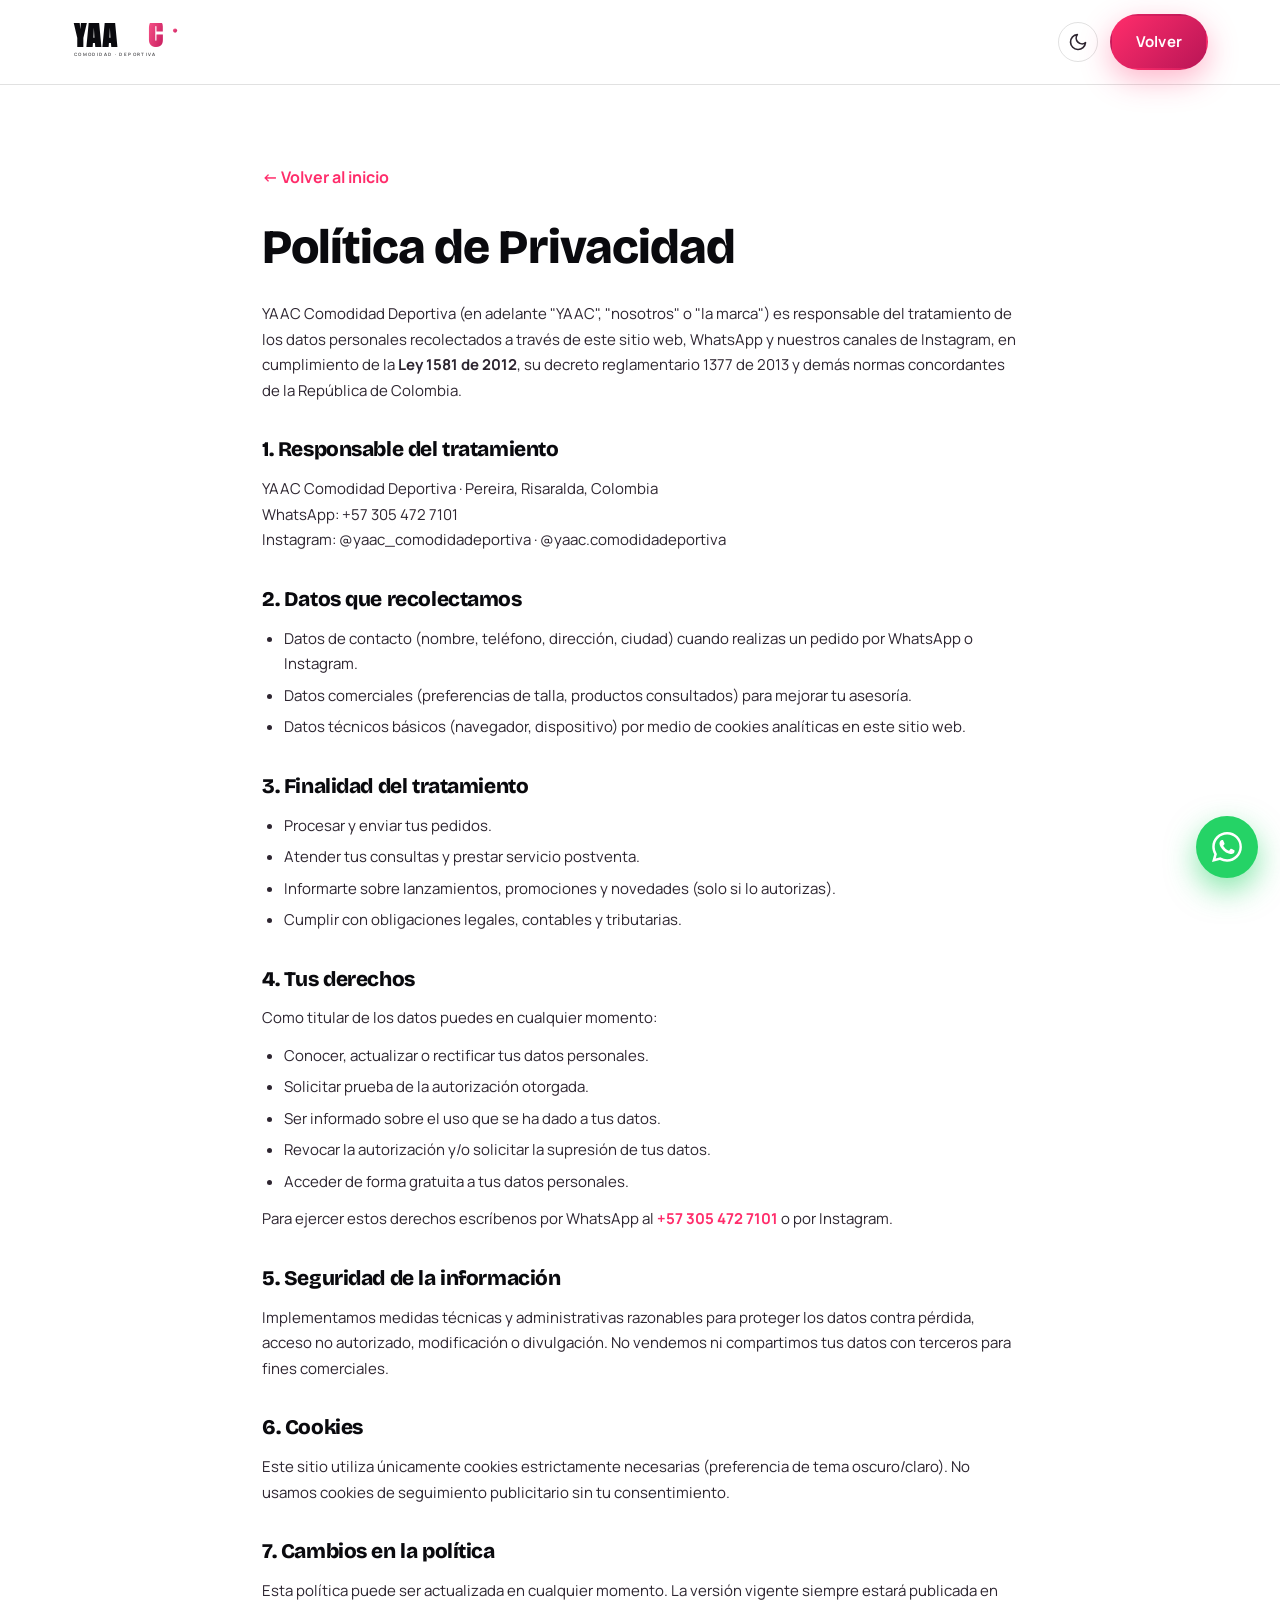
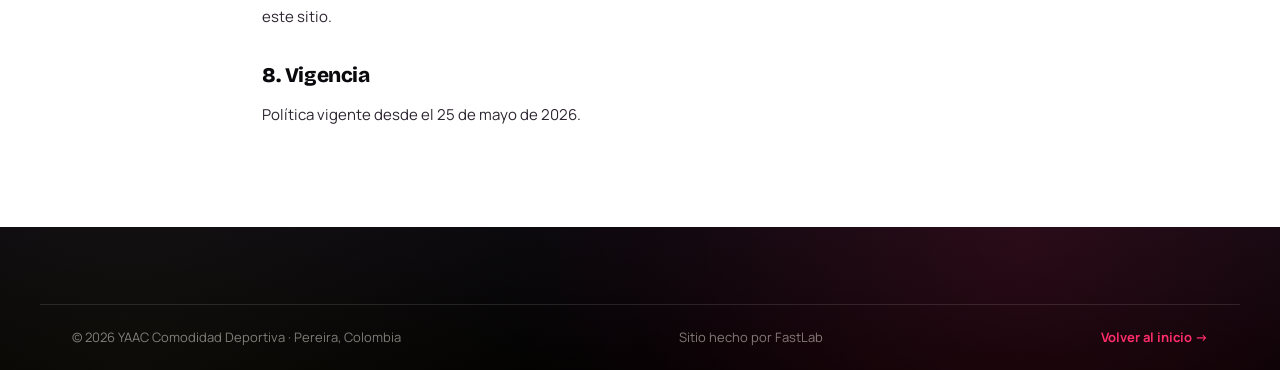
==== commit 3e44f8b3: "Crédito: sitio hecho por FastLab (fastlabstudio.com)" ====
--- a/privacidad.html
+++ b/privacidad.html
@@ -116,6 +116,7 @@
 <footer class="footer">
   <div class="footer__bottom container">
     <span>© <span id="year">2026</span> YAAC Comodidad Deportiva · Pereira, Colombia</span>
+    <span>Sitio hecho por <a href="https://fastlabstudio.com/es" target="_blank" rel="noopener">FastLab</a></span>
     <a href="index.html" style="color: var(--brand); font-weight: 700;">Volver al inicio →</a>
   </div>
 </footer>
--- a/styles.css
+++ b/styles.css
@@ -4,7 +4,11 @@
 
 /* ---------- 1. RESET & BASE ---------- */
 *, *::before, *::after { box-sizing: border-box; }
-html { scroll-behavior: smooth; -webkit-text-size-adjust: 100%; }
+html {
+  scroll-behavior: smooth;
+  -webkit-text-size-adjust: 100%;
+  scroll-padding-top: 80px;
+}
 body {
   margin: 0;
   font-family: 'Manrope', 'Plus Jakarta Sans', system-ui, -apple-system, sans-serif;
@@ -15,7 +19,19 @@
   -webkit-font-smoothing: antialiased;
   text-rendering: optimizeLegibility;
   overflow-x: hidden;
-}
+  -webkit-tap-highlight-color: transparent;
+}
+body.is-locked { overflow: hidden; }
+.noscript-banner {
+  padding: 12px 16px;
+  background: #FFF3CD;
+  color: #6B5B00;
+  text-align: center;
+  font-size: 14px;
+  font-weight: 600;
+}
+.noscript-banner a { color: var(--brand-deep); text-decoration: underline; }
+:target { scroll-margin-top: 80px; }
 body, .nav, .section, .footer, .stats, .btn, .product, .feature, .city-card, .care-card, .step, .feature__icon, .faq details, .ig-card, .review, .ship-list li, .ship-free, .about-pillars > div, .compare, .sizes-table, .sizes-table-wrap, .compare-wrap {
   transition: background-color 0.35s ease, color 0.35s ease, border-color 0.35s ease;
 }
@@ -48,13 +64,17 @@
   --shadow: 0 10px 40px rgba(11,11,14,0.08);
   --shadow-lg: 0 20px 70px rgba(255,45,107,0.18);
 
-  /* Fixed (NO swap — siempre oscuro: footer, stats, reviews) */
+  /* Fixed (NO swap — siempre oscuro: footer, stats, reviews, pills) */
   --bg-fixed-dark: #08070C;
   --bg-fixed-dark-2: #15101C;
+  --bg-pill: #0A0A0E;
   --ink-on-dark: #F5EFE6;
   --ink-on-dark-2: rgba(245,239,230,0.72);
   --ink-on-dark-3: rgba(245,239,230,0.50);
   --border-on-dark: rgba(245,239,230,0.12);
+
+  /* Brand-readable (WCAG AA en ambos temas: deep en light, brillante en dark) */
+  --brand-readable: #B91556;
 
   --rad-sm: 10px;
   --rad-md: 16px;
@@ -81,6 +101,7 @@
   --shadow: 0 10px 50px rgba(0,0,0,0.5);
   --shadow-lg: 0 20px 80px rgba(255,45,107,0.40);
   --cream: #1A1320;
+  --brand-readable: #FF85AB;
 }
 
 /* ---------- 3. UTILITIES ---------- */
@@ -103,7 +124,7 @@
   font-size: 12px;
   font-weight: 800;
   letter-spacing: 4px;
-  color: var(--brand);
+  color: var(--brand-readable);
   padding: 6px 14px;
   border-radius: 999px;
   background: rgba(255,45,107,0.10);
@@ -236,8 +257,10 @@
   background: var(--brand);
   transition: width var(--t);
 }
-.nav__links a:hover { color: var(--brand); }
-.nav__links a:hover::after { width: 100%; }
+.nav__links a:hover,
+.nav__links a.is-active { color: var(--brand); }
+.nav__links a:hover::after,
+.nav__links a.is-active::after { width: 100%; }
 .nav__actions {
   display: flex;
   align-items: center;
@@ -340,7 +363,7 @@
   font-size: 11px;
   font-weight: 800;
   letter-spacing: 3px;
-  color: var(--brand);
+  color: var(--brand-readable);
   width: fit-content;
 }
 .hero__badge i {
@@ -664,7 +687,7 @@
 .product__pill {
   position: absolute;
   top: 14px; left: 14px;
-  background: var(--ink);
+  background: var(--bg-pill);
   color: #fff;
   padding: 6px 14px;
   border-radius: 999px;
@@ -694,7 +717,7 @@
   align-items: center;
   font-weight: 700;
   font-size: 14px;
-  color: var(--brand);
+  color: var(--brand-readable);
   letter-spacing: 0.3px;
 }
 
@@ -1189,7 +1212,7 @@
 .city-card p { color: var(--ink-2); font-size: 13px; line-height: 1.5; flex: 1; }
 .city-card a {
   margin-top: 6px;
-  color: var(--brand);
+  color: var(--brand-readable);
   font-weight: 700;
   font-size: 13px;
 }
@@ -1214,8 +1237,8 @@
   font-size: 15px;
 }
 .compare thead th {
-  background: var(--ink);
-  color: #fff;
+  background: var(--bg-pill);
+  color: #FFFFFF;
   font-weight: 800;
   letter-spacing: 0.5px;
   text-transform: uppercase;
@@ -1307,8 +1330,8 @@
   right: 26px;
   width: 44px; height: 44px;
   border-radius: 999px;
-  background: var(--ink);
-  color: #fff;
+  background: var(--bg-pill);
+  color: #FFFFFF;
   display: inline-flex;
   align-items: center;
   justify-content: center;
@@ -1333,6 +1356,20 @@
   border-radius: 4px;
 }
 .btn:focus-visible { outline-offset: 4px; }
+main:focus, section:focus, [tabindex="-1"]:focus { outline: none; }
+
+/* ---------- 21j. PRINT STYLESHEET ---------- */
+@media print {
+  .nav, .ann-bar, .wa-float, .to-top, .m-cta, .nav__mobile, .hero__visual, .stats, .section--ig, .section--reviews { display: none !important; }
+  body { background: #fff !important; color: #000 !important; padding: 0 !important; }
+  .section { padding: 24px 0 !important; page-break-inside: avoid; }
+  .section__head h2 { color: #000 !important; }
+  a { color: #000 !important; }
+  a[href^="https"]::after { content: " (" attr(href) ")"; font-size: 11px; color: #555; }
+  .footer { background: #fff !important; color: #000 !important; }
+  .footer__bottom { color: #555 !important; }
+  img { max-width: 280px !important; }
+}
 
 /* ---------- 21h. MAP LABELS (adapt to theme) ---------- */
 .ship-map { color: var(--ink); }
